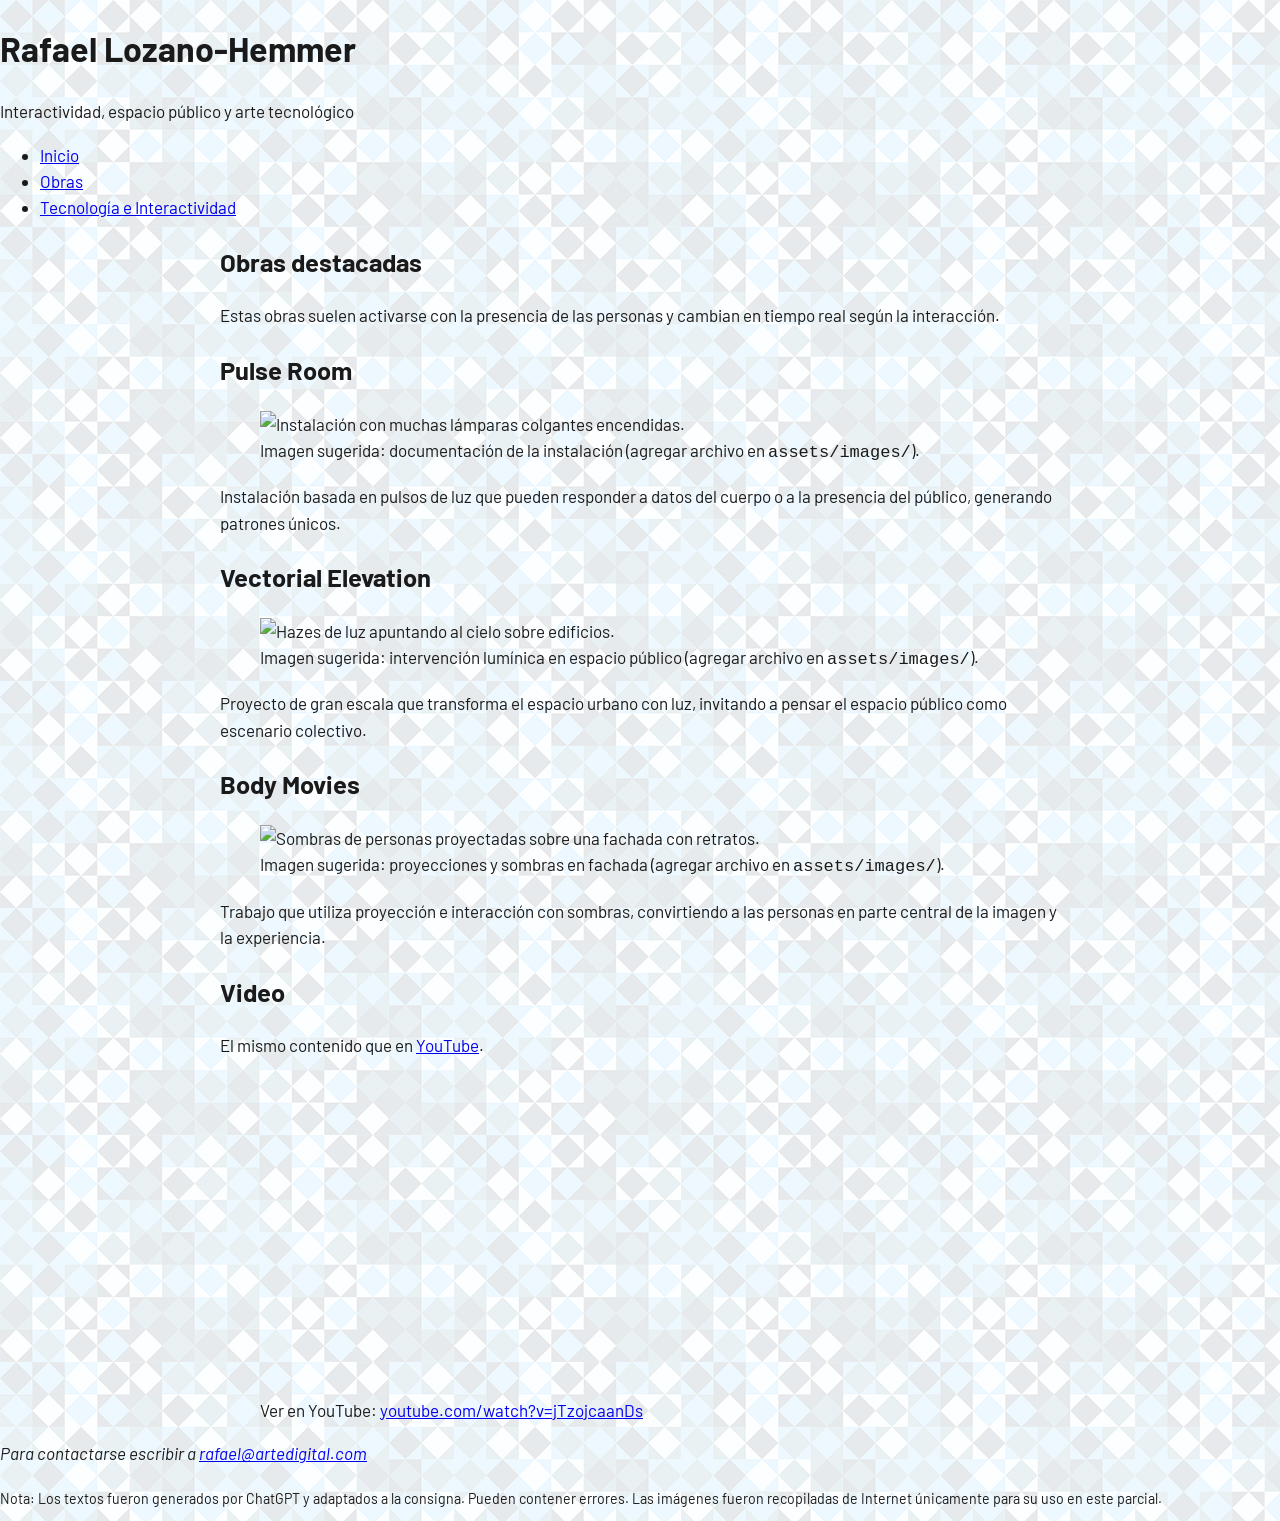
==== obras.html @ a808eb2f "estructura inicial" ====
<!doctype html>
<html lang="es">
  <head>
    <meta charset="UTF-8" />
    <meta name="viewport" content="width=device-width, initial-scale=1.0" />
    <meta name="referrer" content="strict-origin-when-cross-origin" />
    <title>Rafael Lozano-Hemmer — Obras</title>
    <link rel="preconnect" href="https://fonts.googleapis.com" />
    <link rel="preconnect" href="https://fonts.gstatic.com" crossorigin />
    <link
      href="https://fonts.googleapis.com/css2?family=Barlow:ital,wght@0,400;0,600;0,700;1,400&display=swap"
      rel="stylesheet"
    />
    <link rel="stylesheet" href="css/styles.css" />
    <script src="js/site-chrome.js" defer></script>
  </head>
  <body data-site-page="obras">
    <div id="site-chrome-top"></div>

    <main>
      <div class="container">
        <article>
          <header>
            <h2>Obras destacadas</h2>
            <p>
              Estas obras suelen activarse con la presencia de las personas y
              cambian en tiempo real según la interacción.
            </p>
          </header>

          <section aria-labelledby="pulse-room">
            <h2 id="pulse-room">Pulse Room</h2>
            <figure>
              <img
                src="assets/images/pulse-room.jpg"
                alt="Instalación con muchas lámparas colgantes encendidas."
              />
              <figcaption>
                Imagen sugerida: documentación de la instalación (agregar
                archivo en
                <code>assets/images/</code>).
              </figcaption>
            </figure>
            <p>
              Instalación basada en pulsos de luz que pueden responder a datos
              del cuerpo o a la presencia del público, generando patrones
              únicos.
            </p>
          </section>

          <section aria-labelledby="vectorial-elevation">
            <h2 id="vectorial-elevation">Vectorial Elevation</h2>
            <figure>
              <img
                src="assets/images/vectorial-elevation.jpg"
                alt="Hazes de luz apuntando al cielo sobre edificios."
              />
              <figcaption>
                Imagen sugerida: intervención lumínica en espacio público
                (agregar archivo en <code>assets/images/</code>).
              </figcaption>
            </figure>
            <p>
              Proyecto de gran escala que transforma el espacio urbano con luz,
              invitando a pensar el espacio público como escenario colectivo.
            </p>
          </section>

          <section aria-labelledby="body-movies">
            <h2 id="body-movies">Body Movies</h2>
            <figure>
              <img
                src="assets/images/body-movies.jpg"
                alt="Sombras de personas proyectadas sobre una fachada con retratos."
              />
              <figcaption>
                Imagen sugerida: proyecciones y sombras en fachada (agregar
                archivo en
                <code>assets/images/</code>).
              </figcaption>
            </figure>
            <p>
              Trabajo que utiliza proyección e interacción con sombras,
              convirtiendo a las personas en parte central de la imagen y la
              experiencia.
            </p>
          </section>

          <section aria-labelledby="video">
            <h2 id="video">Video</h2>
            <p>
              El mismo contenido que en
              <a href="https://www.youtube.com/watch?v=jTzojcaanDs">YouTube</a>.
            </p>
            <figure>
              <iframe
                width="560"
                height="315"
                src="https://www.youtube-nocookie.com/embed/jTzojcaanDs"
                title="YouTube video player"
                frameborder="0"
                allow="accelerometer; autoplay; clipboard-write; encrypted-media; gyroscope; picture-in-picture; web-share"
                referrerpolicy="strict-origin-when-cross-origin"
                allowfullscreen
              ></iframe>
              <figcaption>
                Ver en YouTube:
                <a href="https://www.youtube.com/watch?v=jTzojcaanDs"
                  >youtube.com/watch?v=jTzojcaanDs</a
                >
              </figcaption>
            </figure>
          </section>
        </article>
      </div>
    </main>

    <div id="site-chrome-bottom"></div>
  </body>
</html>
---- css/styles.css ----
/* Global base */
*,
*::before,
*::after {
  box-sizing: border-box;
}

:root {
  --font-sans: "Barlow", system-ui, sans-serif;
  --max-width-content: 56rem;
  --gutter: clamp(1rem, 4vw, 1.75rem);
  --color-text: #1a1a1a;
  --color-bg: #fff;
  /* Wash over busy pattern so Barlow stays legible */
  --bg-pattern-overlay: rgba(255, 255, 255, 0.9);
}

html {
  -webkit-text-size-adjust: 100%;
  min-height: 100%;
}

body {
  margin: 0;
  min-height: 100%;
  font-family: var(--font-sans);
  font-size: 1.0625rem;
  line-height: 1.55;
  color: var(--color-text);
  background-color: var(--color-bg);
  background-image: linear-gradient(
      var(--bg-pattern-overlay),
      var(--bg-pattern-overlay)
    ),
    url("../assets/images/fondo.png");
  background-repeat: repeat, repeat;
}

/* Centered column for everything inside <main> */
.container {
  width: 100%;
  max-width: var(--max-width-content);
  margin-inline: auto;
  padding-inline: var(--gutter);
}

.hero {
  margin-block-end: 2rem;
}

.hero__figure {
  margin: 0;
}

.hero__figure img {
  display: block;
  width: 100%;
  height: auto;
  border-radius: 6px;
  box-shadow: 0 8px 24px rgba(15, 40, 70, 0.12);
}

.hero__figure figcaption {
  margin-top: 0.65rem;
  font-size: 0.95rem;
  line-height: 1.45;
  color: rgba(26, 26, 26, 0.78);
}
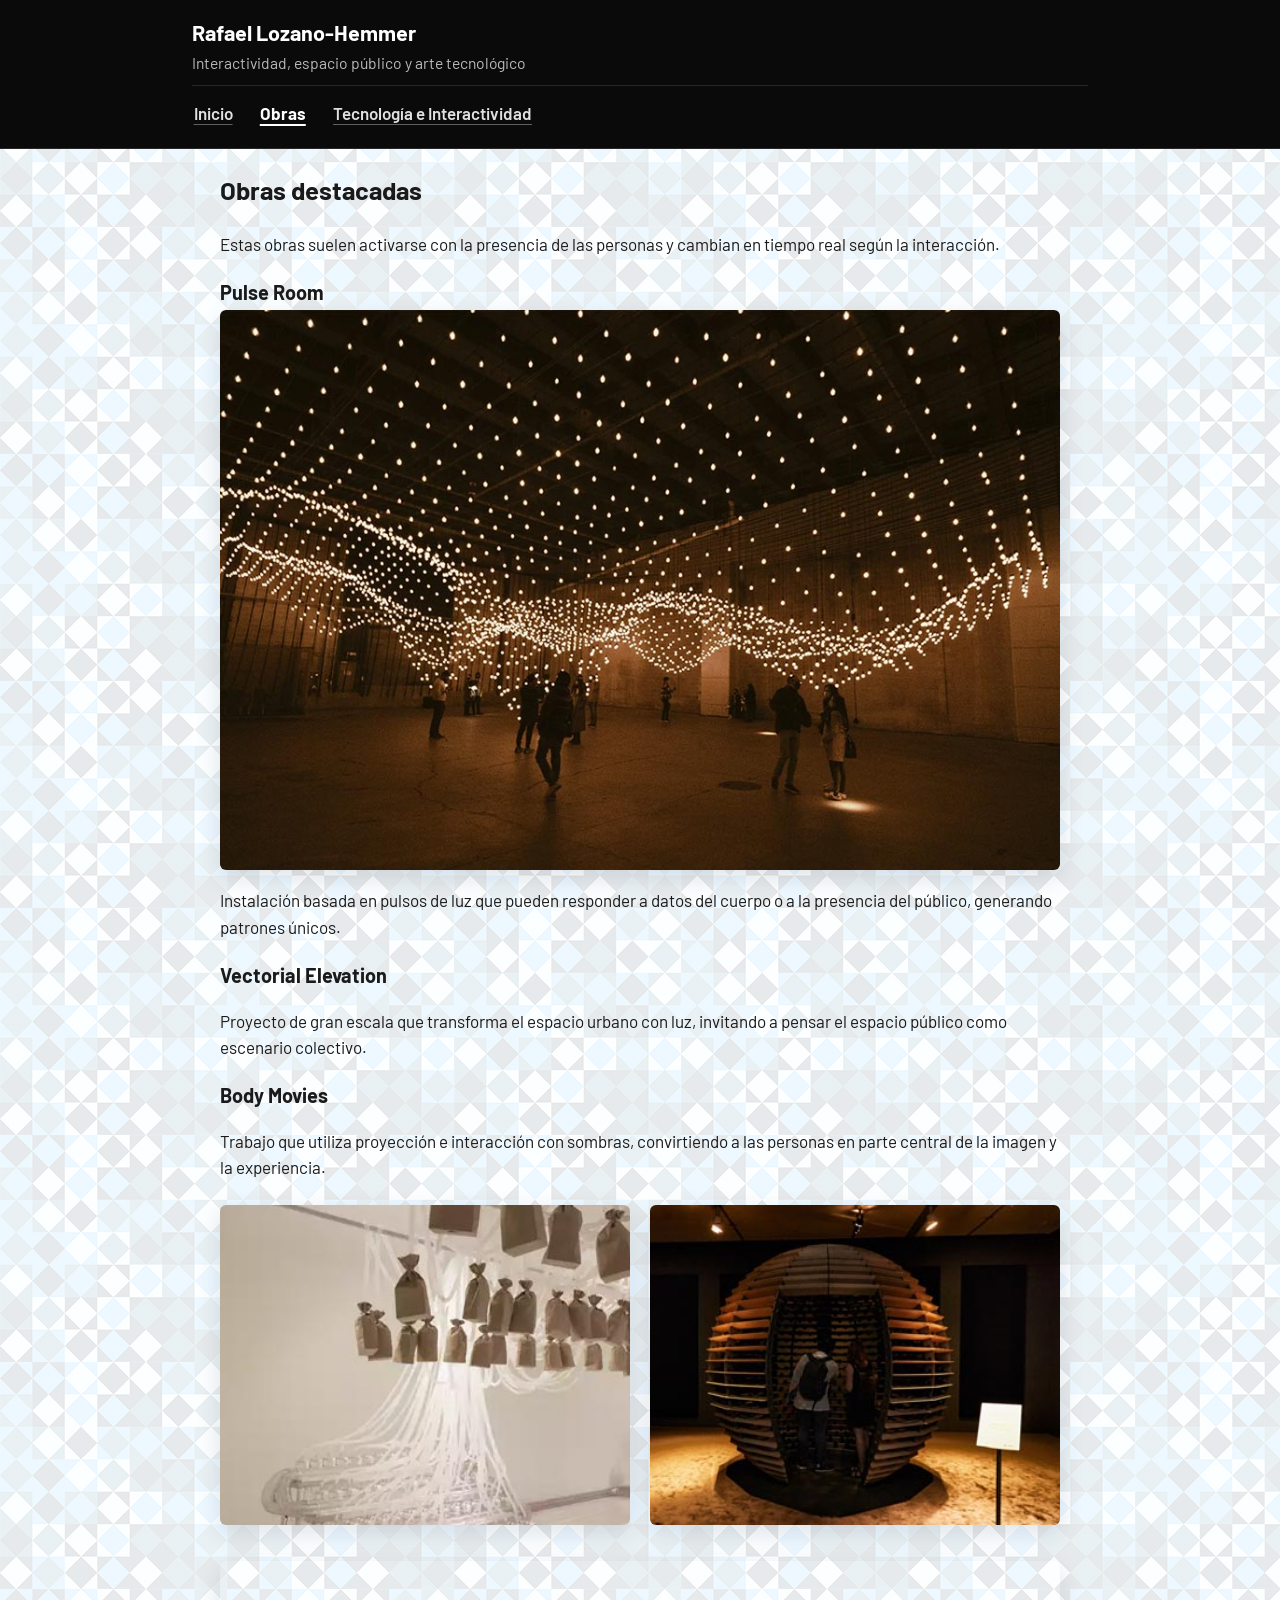
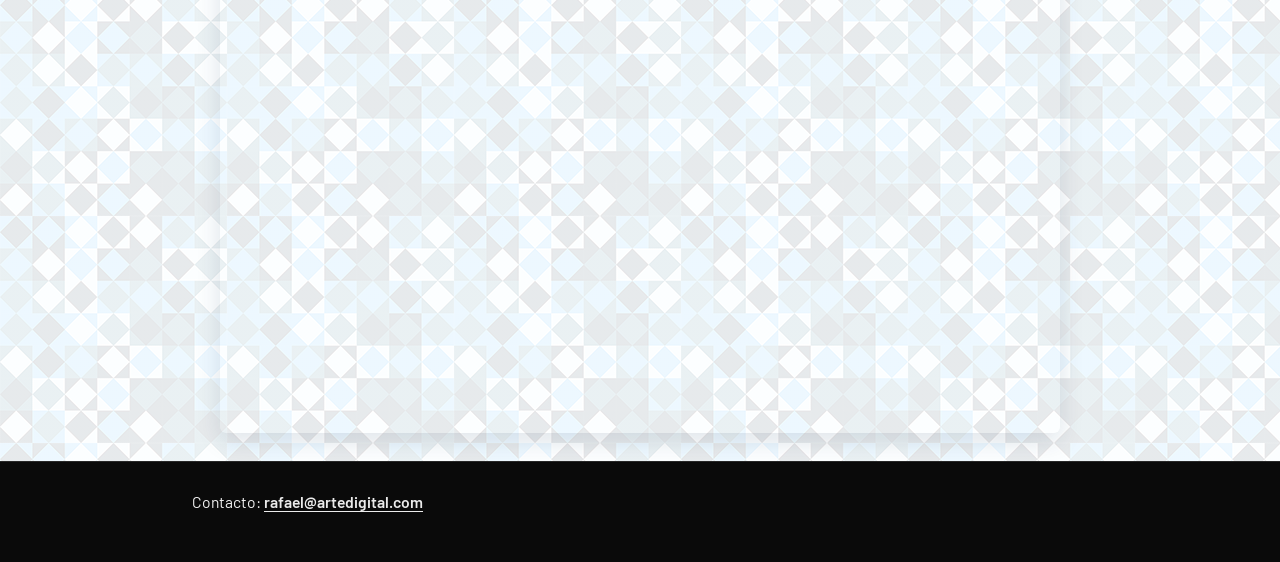
==== commit 32d0c4ab: "Agregar estilos CSS y ajustes visuales iniciales" ====
--- a/obras.html
+++ b/obras.html
@@ -1,21 +1,32 @@
 <!doctype html>
 <html lang="es">
   <head>
-    <meta charset="UTF-8" />
+    <meta charset="utf-8" />
     <meta name="viewport" content="width=device-width, initial-scale=1.0" />
     <meta name="referrer" content="strict-origin-when-cross-origin" />
     <title>Rafael Lozano-Hemmer — Obras</title>
     <link rel="preconnect" href="https://fonts.googleapis.com" />
     <link rel="preconnect" href="https://fonts.gstatic.com" crossorigin />
     <link
-      href="https://fonts.googleapis.com/css2?family=Barlow:ital,wght@0,400;0,600;0,700;1,400&display=swap"
+      href="https://fonts.googleapis.com/css2?family=Barlow:ital,wght@0,400;0,600;0,700;1,400;1,600;1,700&display=swap"
       rel="stylesheet"
     />
     <link rel="stylesheet" href="css/styles.css" />
-    <script src="js/site-chrome.js" defer></script>
   </head>
-  <body data-site-page="obras">
-    <div id="site-chrome-top"></div>
+  <body>
+    <div class="site-top">
+      <header class="site-header">
+        <h1 class="site-header__title">Rafael Lozano-Hemmer</h1>
+        <p>Interactividad, espacio público y arte tecnológico</p>
+      </header>
+      <nav class="site-nav" aria-label="Principal">
+        <ul>
+          <li><a href="index.html">Inicio</a></li>
+          <li><a href="obras.html" aria-current="page">Obras</a></li>
+          <li><a href="tecnologia.html">Tecnología e Interactividad</a></li>
+        </ul>
+      </nav>
+    </div>
 
     <main>
       <div class="container">
@@ -29,18 +40,13 @@
           </header>
 
           <section aria-labelledby="pulse-room">
-            <h2 id="pulse-room">Pulse Room</h2>
-            <figure>
+            <h3 id="pulse-room">Pulse Room</h3>
+            <div class="obras-media">
               <img
-                src="assets/images/pulse-room.jpg"
-                alt="Instalación con muchas lámparas colgantes encendidas."
+                src="assets/images/lozano-hemmer-2.jpg"
+                alt="Pulse Topology (2021), instalación con miles de bombillas suspendidas que reaccionan a los latidos del público, de Rafael Lozano-Hemmer."
               />
-              <figcaption>
-                Imagen sugerida: documentación de la instalación (agregar
-                archivo en
-                <code>assets/images/</code>).
-              </figcaption>
-            </figure>
+            </div>
             <p>
               Instalación basada en pulsos de luz que pueden responder a datos
               del cuerpo o a la presencia del público, generando patrones
@@ -49,17 +55,8 @@
           </section>
 
           <section aria-labelledby="vectorial-elevation">
-            <h2 id="vectorial-elevation">Vectorial Elevation</h2>
-            <figure>
-              <img
-                src="assets/images/vectorial-elevation.jpg"
-                alt="Hazes de luz apuntando al cielo sobre edificios."
-              />
-              <figcaption>
-                Imagen sugerida: intervención lumínica en espacio público
-                (agregar archivo en <code>assets/images/</code>).
-              </figcaption>
-            </figure>
+            <h3 id="vectorial-elevation">Vectorial Elevation</h3>
+
             <p>
               Proyecto de gran escala que transforma el espacio urbano con luz,
               invitando a pensar el espacio público como escenario colectivo.
@@ -67,18 +64,8 @@
           </section>
 
           <section aria-labelledby="body-movies">
-            <h2 id="body-movies">Body Movies</h2>
-            <figure>
-              <img
-                src="assets/images/body-movies.jpg"
-                alt="Sombras de personas proyectadas sobre una fachada con retratos."
-              />
-              <figcaption>
-                Imagen sugerida: proyecciones y sombras en fachada (agregar
-                archivo en
-                <code>assets/images/</code>).
-              </figcaption>
-            </figure>
+            <h3 id="body-movies">Body Movies</h3>
+
             <p>
               Trabajo que utiliza proyección e interacción con sombras,
               convirtiendo a las personas en parte central de la imagen y la
@@ -86,35 +73,51 @@
             </p>
           </section>
 
-          <section aria-labelledby="video">
-            <h2 id="video">Video</h2>
-            <p>
-              El mismo contenido que en
-              <a href="https://www.youtube.com/watch?v=jTzojcaanDs">YouTube</a>.
-            </p>
-            <figure>
+          <section
+            class="obras-pair-section"
+            aria-label="Vicious Circular Breathing, Sphere Packing: Bach y video"
+          >
+            <div class="obras-figure-row">
+              <div class="obras-pair__cell">
+                <img
+                  src="assets/images/lozano-hemmer-3.jpg"
+                  alt="Vicious Circular Breathing (2013), instalación con bolsas de papel y tubos de aire que reciclan la respiración entre visitantes, de Rafael Lozano-Hemmer."
+                />
+              </div>
+              <div class="obras-pair__cell">
+                <img
+                  src="assets/images/lozano-hemmer-4.jpg"
+                  alt="Sphere Packing: Bach (2018), esfera habitable de aluminio y madera con altavoces y luces LED ámbar, de Rafael Lozano-Hemmer."
+                />
+              </div>
+            </div>
+            <div class="obras-pair__video">
               <iframe
-                width="560"
-                height="315"
-                src="https://www.youtube-nocookie.com/embed/jTzojcaanDs"
+                src="https://www.youtube-nocookie.com/embed/D8TfkklRjd4"
                 title="YouTube video player"
-                frameborder="0"
-                allow="accelerometer; autoplay; clipboard-write; encrypted-media; gyroscope; picture-in-picture; web-share"
+                allow="
+                  accelerometer;
+                  autoplay;
+                  clipboard-write;
+                  encrypted-media;
+                  gyroscope;
+                  picture-in-picture;
+                  web-share;
+                "
                 referrerpolicy="strict-origin-when-cross-origin"
                 allowfullscreen
               ></iframe>
-              <figcaption>
-                Ver en YouTube:
-                <a href="https://www.youtube.com/watch?v=jTzojcaanDs"
-                  >youtube.com/watch?v=jTzojcaanDs</a
-                >
-              </figcaption>
-            </figure>
+            </div>
           </section>
         </article>
       </div>
     </main>
 
-    <div id="site-chrome-bottom"></div>
+    <footer class="site-footer" id="contacto">
+      <address>
+        Contacto:
+        <a href="mailto:rafael@artedigital.com">rafael@artedigital.com</a>
+      </address>
+    </footer>
   </body>
 </html>
--- a/css/styles.css
+++ b/css/styles.css
@@ -8,11 +8,15 @@
 :root {
   --font-sans: "Barlow", system-ui, sans-serif;
   --max-width-content: 56rem;
-  --gutter: clamp(1rem, 4vw, 1.75rem);
+  --gutter: clamp(1rem, 5%, 1.75rem);
   --color-text: #1a1a1a;
   --color-bg: #fff;
   /* Wash over busy pattern so Barlow stays legible */
   --bg-pattern-overlay: rgba(255, 255, 255, 0.9);
+  --link: #0b57d0;
+  --link-visited: #5c2d91;
+  --link-hover: #0948ad;
+  --link-active: #063a8c;
 }
 
 html {
@@ -28,12 +32,211 @@
   line-height: 1.55;
   color: var(--color-text);
   background-color: var(--color-bg);
-  background-image: linear-gradient(
-      var(--bg-pattern-overlay),
-      var(--bg-pattern-overlay)
-    ),
+  background-image:
+    linear-gradient(var(--bg-pattern-overlay), var(--bg-pattern-overlay)),
     url("../assets/images/fondo.png");
   background-repeat: repeat, repeat;
+}
+
+/* ----- Links (global: main, footer; nav overrides below) ----- */
+a {
+  color: var(--link);
+  text-decoration: underline;
+  text-decoration-thickness: 0.09rem;
+  text-underline-offset: 0.2rem;
+  text-decoration-skip-ink: auto;
+}
+
+a:visited {
+  color: var(--link-visited);
+}
+
+a:hover {
+  color: var(--link-hover);
+  text-decoration-thickness: 0.125rem;
+}
+
+a:active {
+  color: var(--link-active);
+}
+
+a:focus-visible {
+  outline: 0.125rem solid var(--link-hover);
+  outline-offset: 0.125rem;
+  border-radius: 0.125rem;
+}
+
+/* ----- Site chrome: black top bar (title + nav) ----- */
+.site-top {
+  width: 100%;
+  box-sizing: border-box;
+  margin-block-end: 1.25rem;
+  padding-inline: max(
+    var(--gutter),
+    calc((100% - min(100%, var(--max-width-content))) / 2)
+  );
+  background-color: #0a0a0a;
+  color: #f2f2f2;
+  border-bottom: 0.0625rem solid rgba(255, 255, 255, 0.12);
+}
+
+.site-header {
+  width: 100%;
+  max-width: none;
+  margin-inline: 0;
+  box-sizing: border-box;
+  padding-block: 1.25rem 0.65rem;
+  padding-inline: 0;
+  background: none;
+  border: none;
+}
+
+.site-header h1.site-header__title {
+  margin: 0 0 0.35rem;
+  font-size: clamp(1.35rem, calc(1.1rem + 2.5%), 1.75rem);
+  line-height: 1.2;
+  font-weight: 700;
+  color: #ffffff;
+}
+
+.site-header p {
+  margin: 0;
+  font-size: 0.98rem;
+  line-height: 1.45;
+  color: rgba(255, 255, 255, 0.72);
+}
+
+.site-nav {
+  padding-block: 0.55rem 1rem;
+  padding-inline: 0;
+  margin: 0;
+  max-width: none;
+  width: 100%;
+  border: none;
+  border-top: 0.0625rem solid rgba(255, 255, 255, 0.12);
+}
+
+.site-nav ul {
+  display: flex;
+  flex-wrap: wrap;
+  align-items: center;
+  column-gap: 1.5rem;
+  row-gap: 0.5rem;
+  list-style: none;
+  margin: 0;
+  padding: 0;
+}
+
+.site-nav a {
+  display: inline-block;
+  padding: 0.35rem 0.1rem;
+  font-weight: 600;
+  color: rgba(255, 255, 255, 0.88);
+  text-decoration: underline;
+  text-decoration-color: rgba(255, 255, 255, 0.35);
+  text-decoration-thickness: 0.08rem;
+  text-underline-offset: 0.22rem;
+  text-decoration-skip-ink: auto;
+}
+
+.site-nav a:visited {
+  color: rgba(255, 255, 255, 0.72);
+  text-decoration-color: rgba(255, 255, 255, 0.3);
+}
+
+.site-nav a:hover {
+  color: #ffffff;
+  text-decoration-color: rgba(255, 255, 255, 0.85);
+  text-decoration-thickness: 0.11rem;
+}
+
+.site-nav a:active {
+  color: rgba(255, 255, 255, 0.95);
+}
+
+.site-nav a:focus-visible {
+  outline: 0.125rem solid #ffffff;
+  outline-offset: 0.1875rem;
+}
+
+.site-nav a[aria-current="page"] {
+  color: #ffffff;
+  font-weight: 700;
+  text-decoration: underline;
+  text-decoration-color: #ffffff;
+  text-decoration-thickness: 0.125rem;
+  text-underline-offset: 0.22rem;
+}
+
+.site-nav a[aria-current="page"]:hover {
+  color: #ffffff;
+  text-decoration-color: #ffffff;
+}
+
+.site-nav a[aria-current="page"]:visited {
+  color: #ffffff;
+  text-decoration-color: #ffffff;
+}
+
+.site-nav a[aria-current="page"]:visited:hover {
+  color: #ffffff;
+}
+
+.site-footer {
+  width: 100%;
+  max-width: none;
+  margin-inline: 0;
+  margin-block-start: 2.5rem;
+  padding-block: 1.75rem 2rem;
+  padding-inline: max(
+    var(--gutter),
+    calc((100% - min(100%, var(--max-width-content))) / 2)
+  );
+  box-sizing: border-box;
+  background-color: #0a0a0a;
+  color: #f2f2f2;
+  border-top: 0.0625rem solid rgba(255, 255, 255, 0.12);
+  font-size: 0.98rem;
+}
+
+.site-footer address {
+  font-style: normal;
+  margin: 0 0 1rem;
+  line-height: 1.5;
+}
+
+.site-footer address a {
+  color: rgba(255, 255, 255, 0.92);
+  font-weight: 600;
+  text-decoration: underline;
+  text-underline-offset: 0.2rem;
+}
+
+.site-footer address a:visited {
+  color: rgba(255, 255, 255, 0.72);
+}
+
+.site-footer address a:hover {
+  color: #ffffff;
+}
+
+.site-footer address a:active {
+  color: rgba(255, 255, 255, 0.95);
+}
+
+.site-footer address a:focus-visible {
+  outline: 0.125rem solid #ffffff;
+  outline-offset: 0.1875rem;
+}
+
+.site-footer p {
+  margin: 0;
+}
+
+.site-footer small {
+  display: block;
+  color: rgba(255, 255, 255, 0.62);
+  line-height: 1.45;
 }
 
 /* Centered column for everything inside <main> */
@@ -44,6 +247,124 @@
   padding-inline: var(--gutter);
 }
 
+h3 {
+  margin-block-end: 0.15rem;
+}
+
+article blockquote.pull-quote {
+  margin: 1.25rem 0;
+  padding: 0.35rem 0 0.35rem 1.1rem;
+  border-left: 0.1875rem solid rgba(26, 26, 26, 0.22);
+  border-radius: 0 0.25rem 0.25rem 0;
+  color: rgba(26, 26, 26, 0.92);
+  font-style: italic;
+}
+
+article blockquote.pull-quote::before {
+  content: "Cita";
+  display: block;
+  font-size: 0.68rem;
+  font-weight: 700;
+  letter-spacing: 0.1rem;
+  text-transform: uppercase;
+  color: rgba(26, 26, 26, 0.48);
+  margin-bottom: 0.45rem;
+  font-style: normal;
+}
+
+article blockquote.pull-quote p {
+  margin: 0;
+  line-height: 1.55;
+  font-style: italic;
+}
+
+article blockquote.pull-quote p em {
+  font-style: italic;
+  font-weight: inherit;
+}
+
+article blockquote.pull-quote footer {
+  margin-top: 0.65rem;
+  font-size: 0.95rem;
+  line-height: 1.4;
+  color: rgba(26, 26, 26, 0.78);
+  font-style: italic;
+}
+
+article blockquote.pull-quote cite {
+  font-style: italic;
+  font-weight: 600;
+}
+
+article blockquote.pull-quote cite::before {
+  content: "— ";
+}
+
+/* Home / tech: tighter spacing in side columns (fonts unchanged) */
+.home-aside,
+.tech-aside {
+  margin-block-start: 1.5rem;
+  padding-block-start: 1rem;
+  border-top: 0.0625rem solid rgba(26, 26, 26, 0.12);
+}
+
+.home-aside > h2,
+.tech-aside > h2 {
+  margin: 0 0 0.35rem;
+}
+
+.home-aside > section {
+  margin: 0;
+}
+
+.home-aside > section + section {
+  margin-block-start: 0.5rem;
+}
+
+.home-aside ul {
+  margin: 0;
+  padding-left: 1.15rem;
+  line-height: 1.35;
+}
+
+.home-aside li {
+  margin: 0;
+}
+
+.home-aside li + li {
+  margin-block-start: 0.1rem;
+}
+
+.tech-aside dl {
+  margin: 0;
+}
+
+.tech-aside dt {
+  margin: 0;
+  padding-block-start: 0.45rem;
+  font-weight: 600;
+}
+
+.tech-aside dt:first-of-type {
+  padding-block-start: 0;
+}
+
+.tech-aside dd {
+  margin: 0.1rem 0 0;
+  padding: 0;
+  line-height: 1.35;
+}
+
+/* Responsive embeds: fill the content column (e.g. YouTube 16:9) */
+iframe {
+  display: block;
+  width: 100%;
+  max-width: 100%;
+  aspect-ratio: 16 / 9;
+  height: auto;
+  border: 0;
+}
+
 .hero {
   margin-block-end: 2rem;
 }
@@ -52,18 +373,50 @@
   margin: 0;
 }
 
-.hero__figure img {
+.hero__figure img,
+.obras-media img {
   display: block;
   width: 100%;
   height: auto;
-  border-radius: 6px;
-  box-shadow: 0 8px 24px rgba(15, 40, 70, 0.12);
-}
-
-.hero__figure figcaption {
-  margin-top: 0.65rem;
-  font-size: 0.95rem;
-  line-height: 1.45;
-  color: rgba(26, 26, 26, 0.78);
-}
-
+  border-radius: 0.375rem;
+  box-shadow: 0 0.5rem 1.5rem rgba(15, 40, 70, 0.12);
+}
+
+/* Obras: integrated grid — two images + full-width video */
+.obras-pair-section {
+  margin-block: 1.5rem 2rem;
+  display: grid;
+  grid-template-columns: repeat(2, minmax(0, 1fr));
+  column-gap: clamp(0.75rem, calc(0.5rem + 2.5%), 1.25rem);
+  row-gap: clamp(1.5rem, calc(1rem + 4%), 2.25rem);
+}
+
+.obras-pair-section > .obras-figure-row {
+  display: contents;
+}
+
+.obras-pair-section .obras-pair__video {
+  grid-column: 1 / -1;
+  min-width: 0;
+}
+
+.obras-pair-section iframe {
+  border-radius: 0.375rem;
+  box-shadow: 0 0.5rem 1.5rem rgba(15, 40, 70, 0.12);
+}
+
+.obras-figure-row .obras-pair__cell {
+  margin: 0;
+  display: flex;
+  flex-direction: column;
+  min-width: 0;
+}
+
+.obras-figure-row img {
+  display: block;
+  width: 100%;
+  height: clamp(14rem, 20rem, 26rem);
+  object-fit: cover;
+  border-radius: 0.375rem;
+  box-shadow: 0 0.5rem 1.5rem rgba(15, 40, 70, 0.12);
+}
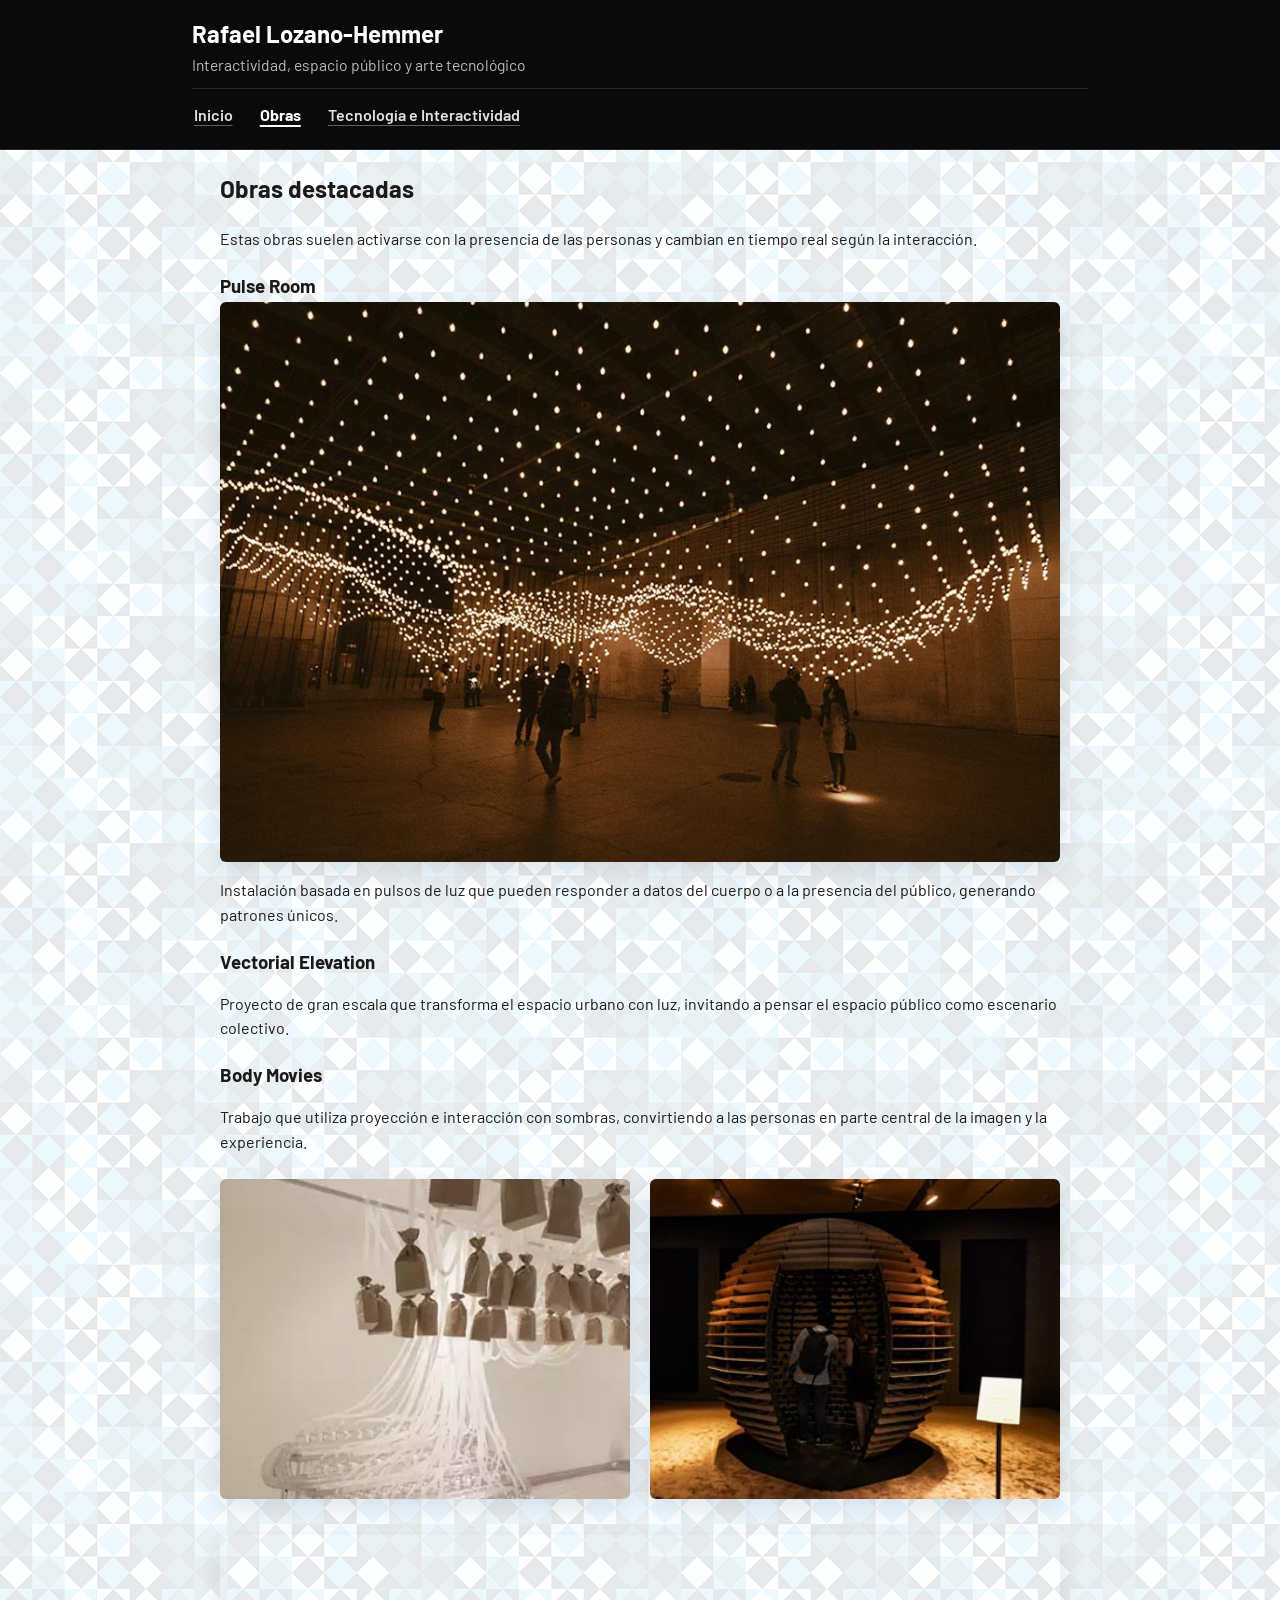
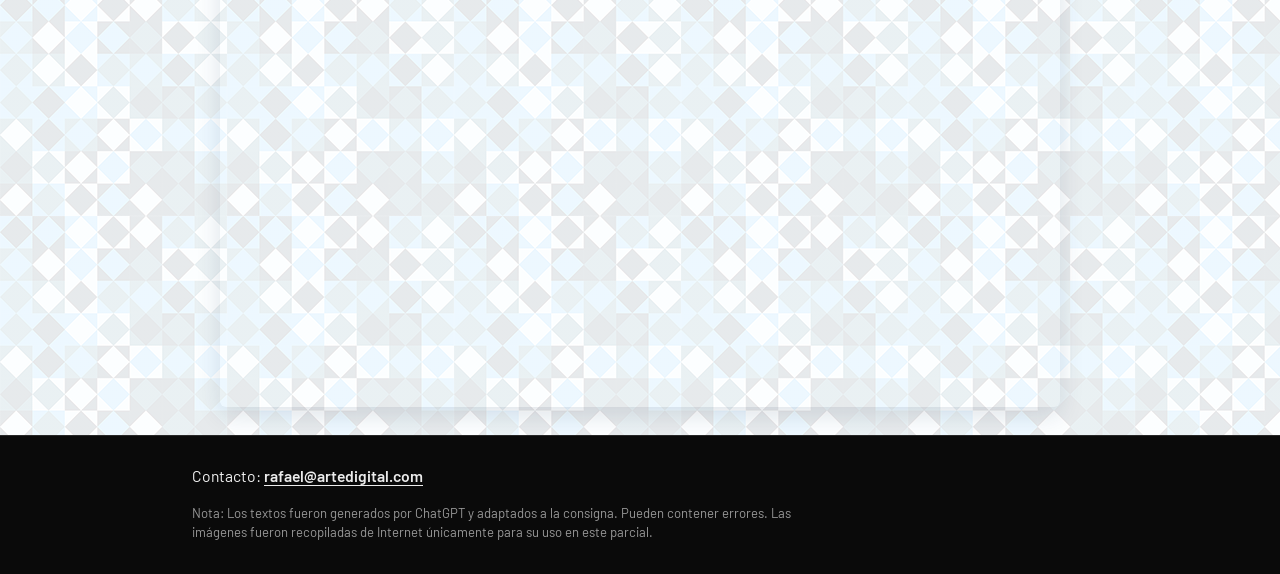
==== commit 20d30c5c: "Finalizar sitio web y preparar entrega final" ====
--- a/obras.html
+++ b/obras.html
@@ -3,7 +3,6 @@
   <head>
     <meta charset="utf-8" />
     <meta name="viewport" content="width=device-width, initial-scale=1.0" />
-    <meta name="referrer" content="strict-origin-when-cross-origin" />
     <title>Rafael Lozano-Hemmer — Obras</title>
     <link rel="preconnect" href="https://fonts.googleapis.com" />
     <link rel="preconnect" href="https://fonts.gstatic.com" crossorigin />
@@ -104,7 +103,6 @@
                   picture-in-picture;
                   web-share;
                 "
-                referrerpolicy="strict-origin-when-cross-origin"
                 allowfullscreen
               ></iframe>
             </div>
@@ -118,6 +116,11 @@
         Contacto:
         <a href="mailto:rafael@artedigital.com">rafael@artedigital.com</a>
       </address>
+      <p class="site-footer__note">
+        Nota: Los textos fueron generados por ChatGPT y adaptados a la consigna.
+        Pueden contener errores. Las imágenes fueron recopiladas de Internet
+        únicamente para su uso en este parcial.
+      </p>
     </footer>
   </body>
 </html>
--- a/css/styles.css
+++ b/css/styles.css
@@ -1,4 +1,5 @@
 /* Global base */
+
 *,
 *::before,
 *::after {
@@ -11,7 +12,7 @@
   --gutter: clamp(1rem, 5%, 1.75rem);
   --color-text: #1a1a1a;
   --color-bg: #fff;
-  /* Wash over busy pattern so Barlow stays legible */
+  /* ai usage declare */
   --bg-pattern-overlay: rgba(255, 255, 255, 0.9);
   --link: #0b57d0;
   --link-visited: #5c2d91;
@@ -28,7 +29,6 @@
   margin: 0;
   min-height: 100%;
   font-family: var(--font-sans);
-  font-size: 1.0625rem;
   line-height: 1.55;
   color: var(--color-text);
   background-color: var(--color-bg);
@@ -38,7 +38,6 @@
   background-repeat: repeat, repeat;
 }
 
-/* ----- Links (global: main, footer; nav overrides below) ----- */
 a {
   color: var(--link);
   text-decoration: underline;
@@ -93,7 +92,7 @@
 
 .site-header h1.site-header__title {
   margin: 0 0 0.35rem;
-  font-size: clamp(1.35rem, calc(1.1rem + 2.5%), 1.75rem);
+  font-size: 1.5rem;
   line-height: 1.2;
   font-weight: 700;
   color: #ffffff;
@@ -205,6 +204,14 @@
   line-height: 1.5;
 }
 
+.site-footer__note {
+  margin: 0;
+  max-width: 40rem;
+  font-size: 0.82rem;
+  line-height: 1.45;
+  color: rgba(255, 255, 255, 0.58);
+}
+
 .site-footer address a {
   color: rgba(255, 255, 255, 0.92);
   font-weight: 600;
@@ -300,6 +307,21 @@
   content: "— ";
 }
 
+/* Lists in main column: match aside lists on the homepage */
+article ul {
+  margin: 0;
+  padding-left: 1.15rem;
+  line-height: 1.35;
+}
+
+article li {
+  margin: 0;
+}
+
+article li + li {
+  margin-block-start: 0.1rem;
+}
+
 /* Home / tech: tighter spacing in side columns (fonts unchanged) */
 .home-aside,
 .tech-aside {
@@ -355,7 +377,6 @@
   line-height: 1.35;
 }
 
-/* Responsive embeds: fill the content column (e.g. YouTube 16:9) */
 iframe {
   display: block;
   width: 100%;
@@ -382,7 +403,6 @@
   box-shadow: 0 0.5rem 1.5rem rgba(15, 40, 70, 0.12);
 }
 
-/* Obras: integrated grid — two images + full-width video */
 .obras-pair-section {
   margin-block: 1.5rem 2rem;
   display: grid;
